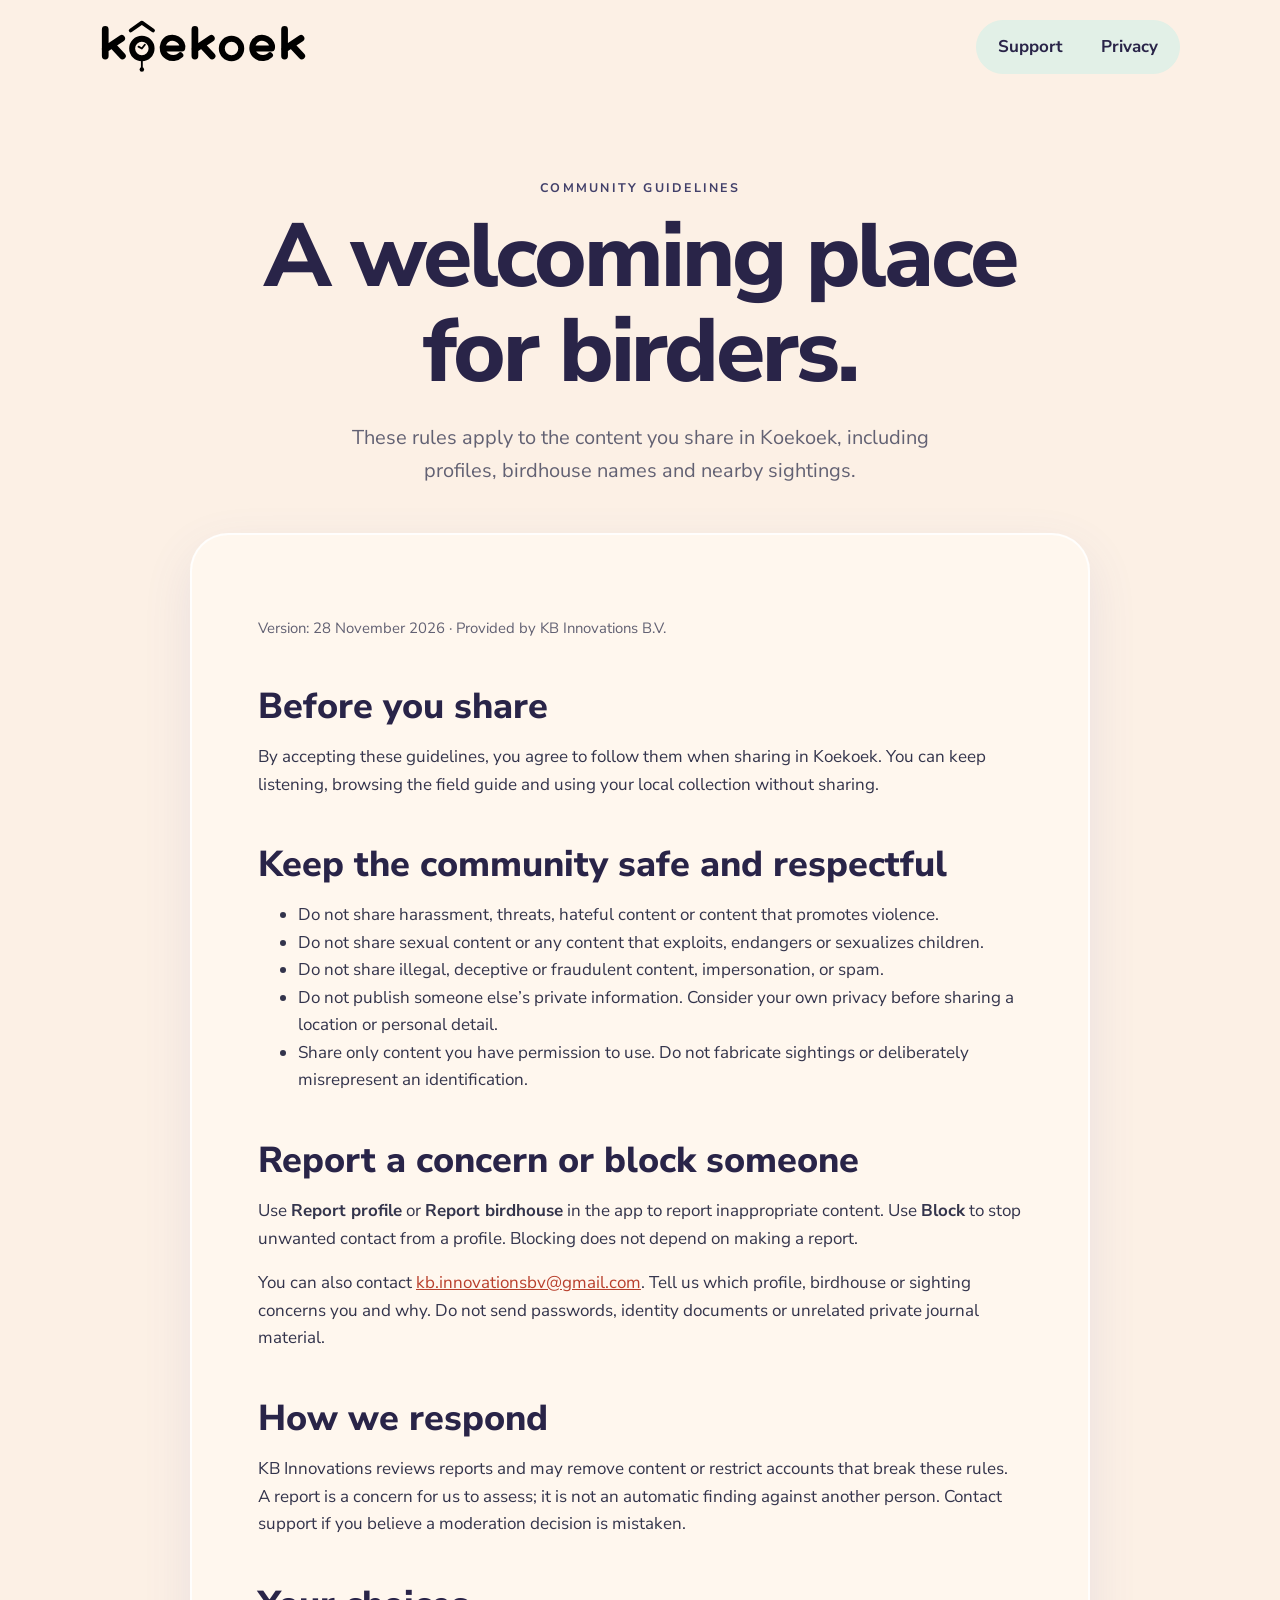
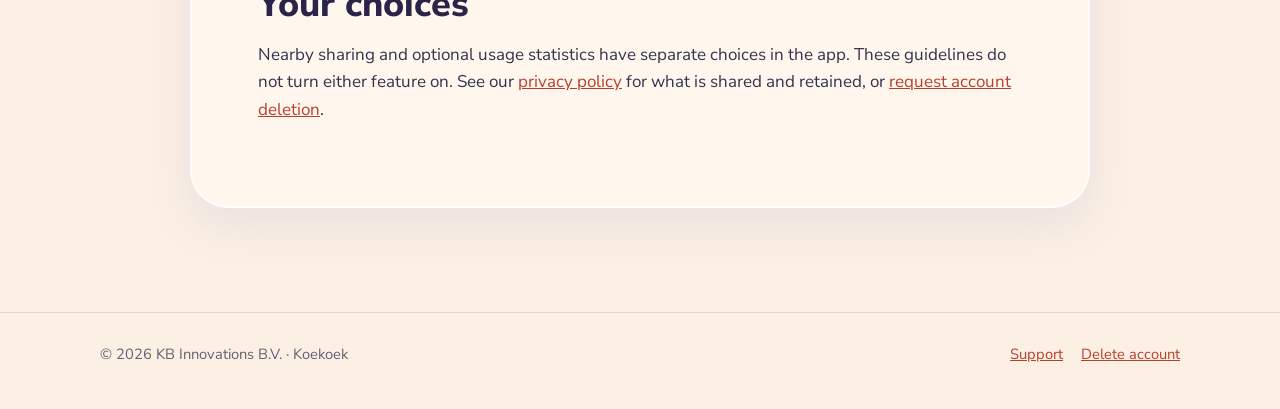
==== community/index.html @ 9fea4551 "Update Koekoek website" ====
<!doctype html>
<html lang="en">
<head>
  <meta charset="utf-8">
  <meta name="viewport" content="width=device-width, initial-scale=1">
  <meta name="description" content="Community guidelines for sharing profiles, birdhouse names and nearby sightings in Koekoek.">
  <title>Koekoek Community Guidelines</title>
  <link rel="canonical" href="https://koekoekapp.com/community/">
  <link rel="icon" href="../assets/app-icon.png">
  <link rel="stylesheet" href="../styles.css">
</head>
<body>
  <header class="site-header site-shell">
    <a class="wordmark" href="../?lang=en"><img src="../assets/koekoek-wordmark.svg" width="554" height="144" alt="Koekoek"></a>
    <nav class="site-nav" aria-label="Main navigation"><a href="../support/?lang=en">Support</a><a href="../privacy/?lang=en">Privacy</a></nav>
  </header>
  <main class="site-shell">
    <header class="page-hero"><p class="eyebrow">Community guidelines</p><h1>A welcoming place for birders.</h1><p class="lead">These rules apply to the content you share in Koekoek, including profiles, birdhouse names and nearby sightings.</p></header>
    <article class="content-card">
      <p class="meta">Version: 28 November 2026 · Provided by KB Innovations B.V.</p>
      <h2>Before you share</h2>
      <p>By accepting these guidelines, you agree to follow them when sharing in Koekoek. You can keep listening, browsing the field guide and using your local collection without sharing.</p>
      <h2>Keep the community safe and respectful</h2>
      <ul>
        <li>Do not share harassment, threats, hateful content or content that promotes violence.</li>
        <li>Do not share sexual content or any content that exploits, endangers or sexualizes children.</li>
        <li>Do not share illegal, deceptive or fraudulent content, impersonation, or spam.</li>
        <li>Do not publish someone else’s private information. Consider your own privacy before sharing a location or personal detail.</li>
        <li>Share only content you have permission to use. Do not fabricate sightings or deliberately misrepresent an identification.</li>
      </ul>
      <h2>Report a concern or block someone</h2>
      <p>Use <strong>Report profile</strong> or <strong>Report birdhouse</strong> in the app to report inappropriate content. Use <strong>Block</strong> to stop unwanted contact from a profile. Blocking does not depend on making a report.</p>
      <p>You can also contact <a href="mailto:kb.innovationsbv@gmail.com?subject=Koekoek%20community%20report">kb.innovationsbv@gmail.com</a>. Tell us which profile, birdhouse or sighting concerns you and why. Do not send passwords, identity documents or unrelated private journal material.</p>
      <h2>How we respond</h2>
      <p>KB Innovations reviews reports and may remove content or restrict accounts that break these rules. A report is a concern for us to assess; it is not an automatic finding against another person. Contact support if you believe a moderation decision is mistaken.</p>
      <h2>Your choices</h2>
      <p>Nearby sharing and optional usage statistics have separate choices in the app. These guidelines do not turn either feature on. See our <a href="../privacy/?lang=en">privacy policy</a> for what is shared and retained, or <a href="../delete-account/">request account deletion</a>.</p>
    </article>
  </main>
  <footer class="site-footer"><div class="site-shell footer-row"><div>© 2026 KB Innovations B.V. · Koekoek</div><div class="footer-links"><a href="../support/?lang=en">Support</a><a href="../delete-account/">Delete account</a></div></div></footer>
</body>
</html>
---- styles.css ----
@font-face {
  font-family: "Nunito Sans";
  src: url("assets/fonts/NunitoSans-ExtraBold.ttf") format("truetype");
  font-style: normal;
  font-weight: 800;
  font-display: swap;
}

@font-face {
  font-family: "Nunito Sans";
  src: url("assets/fonts/NunitoSans-Regular.ttf") format("truetype");
  font-style: normal;
  font-weight: 400;
  font-display: swap;
}

@font-face {
  font-family: "Nunito Sans";
  src: url("assets/fonts/NunitoSans-Bold.ttf") format("truetype");
  font-style: normal;
  font-weight: 700;
  font-display: swap;
}

:root {
  color-scheme: light;
  --ink: #292448;
  --muted: #626173;
  --indigo: #42406A;
  --coral: #FF806B;
  --coral-hover: #ff866c;
  --coral-dark: #b83f2c;
  --paper: #fff8ef;
  --canvas: #FCF0E5;
  --blush: #fde4d6;
  --sky: #dce7f0;
  --mint: #e2f0e7;
  --butter: #fff0c4;
  --border: #e8dad4;
  --shadow: 0 18px 50px rgba(81, 87, 174, 0.11);
}

* { box-sizing: border-box; }

html { scroll-behavior: smooth; }

body {
  min-height: 100vh;
  margin: 0;
  background-color: var(--canvas);
  color: var(--ink);
  font-family: "Nunito Sans", "Avenir Next", Avenir, system-ui, sans-serif;
  font-size: 17px;
  line-height: 1.62;
}

a { color: var(--coral-dark); }
a:hover { color: var(--indigo); }
a:focus-visible, button:focus-visible, summary:focus-visible {
  outline: 3px solid var(--indigo);
  outline-offset: 4px;
}

.site-shell {
  width: min(1080px, calc(100% - 40px));
  margin-inline: auto;
}

.site-header {
  display: flex;
  align-items: center;
  justify-content: space-between;
  gap: 24px;
  min-height: 94px;
  padding-block: 16px;
}

.wordmark,
h1,
h2,
h3 {
  font-family: "Nunito Sans", system-ui, sans-serif;
  font-weight: 800;
}

.wordmark {
  display: inline-flex;
  flex-shrink: 0;
  align-items: center;
  min-height: 44px;
  color: var(--ink);
  font-size: clamp(2rem, 4vw, 2.7rem);
  line-height: 1;
  text-decoration: none;
}

.wordmark img {
  display: block;
  width: 4.8em;
  height: auto;
}

.site-nav {
  display: flex;
  align-items: center;
  gap: 4px;
  padding: 4px;
  border: 1px solid rgba(255, 255, 255, 0.82);
  border-radius: 999px;
  background: rgba(255, 248, 239, 0.72);
  box-shadow: 0 8px 24px rgba(81, 87, 174, 0.06);
}

.site-nav a {
  min-height: 44px;
  display: inline-flex;
  align-items: center;
  padding: 8px 17px;
  border-radius: 999px;
  color: var(--ink);
  font-weight: 700;
  text-decoration: none;
}

.site-nav a:hover,
.site-nav a[aria-current="page"] {
  background: var(--paper);
  color: var(--coral-dark);
}

main { padding-bottom: 84px; }

.home-site,
.invitation-site { background: radial-gradient(ellipse at 0% 35%, #DCE7F080, transparent 42%), radial-gradient(ellipse at 100% 60%, #FFDCD380, transparent 42%), var(--canvas); }
.site-nav { background: var(--mint); border-color: var(--mint); box-shadow: none; }

.home-hero {
  display: grid;
  grid-template-columns: 1fr 1.1fr;
  align-items: center;
  gap: 16px;
  padding: clamp(36px, 6vw, 70px) 0 82px;
}
.home-hero h1 { font-size: clamp(2.8rem, 5.2vw, 4.5rem); line-height: 1.08; }
.home-hero .hero-intro { max-width: 430px; font-size: 1.125rem; margin: 24px 0 0; }
.home-hero .actions { justify-content: flex-start; align-items: center; }
.app-store-badge { display: inline-flex; flex-shrink: 0; padding: 12px; border-radius: 12px; }
.app-store-badge img { display: block; height: 48px; width: auto; }
.trademark-note { margin-top: 24px; font-size: .75rem; }
.home-illustration { display: block; width: 100%; height: auto; }
.home-site main { padding-bottom: 0; }
.home-site .site-nav { background: transparent; border: 0; }
.home-site .site-footer { margin-top: 0; }
.feature {
  display: grid;
  grid-template-columns: 1fr 1fr;
  align-items: center;
  gap: clamp(24px, 6vw, 80px);
  padding: 54px clamp(24px, 6vw, 72px);
  border-radius: 40px;
  margin-bottom: 36px;
  scroll-margin-top: 24px;
}
.feature-listen { background: #DCEBF4; }
.feature-species { background: #EEE6EF; }
.feature-map { background: var(--mint); }
.feature-copy { max-width: 400px; }
.feature-copy h2 { font-size: clamp(2rem, 3.8vw, 3rem); line-height: 1.12; letter-spacing: -.025em; }
.feature-copy p { margin: 22px 0 0; color: var(--muted); }
.feature-copy .feature-label { margin: 0 0 16px; color: var(--indigo); font-size: .85rem; font-weight: 800; }
.feature-copy .feature-detail { font-size: .95rem; }
.feature-visual { display: grid; place-items: center; position: relative; isolation: isolate; }
.feature-collection .feature-visual::before { content: ''; position: absolute; z-index: -1; width: 115%; max-width: 420px; aspect-ratio: 1; border-radius: 50%; background: var(--butter); }
.phone { width: min(246px, 100%); padding: 7px; border: 1px solid #757085; border-radius: 38px; background: #292448; box-shadow: 0 22px 36px -18px #29244860; }
.phone img { display: block; width: 100%; height: auto; border-radius: 31px; }
.phone-left { transform: rotate(-4deg); }
.phone-right { transform: rotate(4deg); }
.home-closing { max-width: 620px; margin: 80px auto 72px; text-align: center; }
.home-closing h2 { font-size: clamp(1.9rem, 4vw, 2.5rem); }
.home-closing p { color: var(--muted); margin: 22px auto; max-width: 470px; }
.home-closing a { font-weight: 700; }

.eyebrow {
  margin: 0 0 12px;
  color: var(--indigo);
  font-size: 0.78rem;
  font-weight: 700;
  letter-spacing: 0.18em;
  text-transform: uppercase;
}

h1,
h2,
h3 { margin: 0; line-height: 1.06; }

h1 {
  max-width: 920px;
  font-size: clamp(3.15rem, 8vw, 6.7rem);
  letter-spacing: -0.035em;
}

h2 { font-size: clamp(2rem, 4.5vw, 3.45rem); }
h3 { font-size: 1.45rem; }

.hero-intro,
.lead {
  max-width: 650px;
  margin: 22px auto 0;
  color: var(--muted);
  font-size: clamp(1.05rem, 2vw, 1.25rem);
}

.page-hero {
  max-width: 820px;
  margin-inline: auto;
  padding: clamp(44px, 7vw, 84px) 0 46px;
  text-align: center;
}

.page-hero h1 { font-size: clamp(3rem, 7vw, 5.8rem); }

.actions {
  display: flex;
  flex-wrap: wrap;
  justify-content: center;
  gap: 12px;
  margin-top: 30px;
}

.button {
  min-height: 56px;
  display: inline-flex;
  align-items: center;
  justify-content: center;
  padding: 12px 25px;
  border: 3px solid var(--paper);
  border-radius: 999px;
  background: var(--coral);
  color: var(--ink);
  font-weight: 700;
  text-decoration: none;
  box-shadow: 0 10px 25px rgba(184, 63, 44, 0.16);
}

.button:hover { background: var(--coral-hover); color: var(--ink); }

.invite-page { max-width: 760px; }
.invite-art { position: relative; isolation: isolate; width: min(450px, 100%); margin: 0 auto 26px; padding: 20px 0; }
.invite-art::before { content: ""; position: absolute; z-index: -1; inset: 4% 3%; background: #B9DFF7; border-radius: 46% 54% 43% 57% / 54% 46% 54% 46%; transform: rotate(-5deg); }
.invite-art::after { content: ""; position: absolute; z-index: -1; width: 72px; height: 72px; border-radius: 50%; background: #FFD978; top: 0; right: 12%; }
.invite-bird { display: block; width: min(390px, 90%); height: auto; margin: 0 auto 24px; }
.invite-art .invite-bird { margin-bottom: 0; }
.invite-page .page-hero { padding-top: 30px; }
.invite-page h1 { font-size: clamp(2.5rem, 7vw, 3.6rem); letter-spacing: -.025em; }
.invite-page .eyebrow { display: inline-block; letter-spacing: .06em; background: #FFF0C4; border-radius: 18px; padding: 8px 15px; }
.invite-page .button { border: 0; font: 800 1rem "Nunito Sans", sans-serif; padding: 15px 32px; box-shadow: none; cursor: pointer; }
.invite-help { margin: 28px 0; padding: 24px; border-radius: 24px; background: #E2F0E7; border: 1px solid #BFDCC9; text-align: left; }
.invite-help summary { cursor: pointer; font-weight: bold; padding-block: 8px; }
.invite-help code { overflow-wrap: anywhere; user-select: all; }
.invite-note { font-size: .94rem; }
[hidden] { display: none !important; }
.draft-contact { cursor: not-allowed; opacity: 0.72; pointer-events: none; }

.content-card {
  max-width: 900px;
  margin-inline: auto;
  padding: clamp(28px, 6vw, 66px);
  border: 2px solid rgba(255, 255, 255, 0.84);
  border-radius: 38px;
  background: rgba(255, 248, 239, 0.93);
  box-shadow: var(--shadow);
}

.content-card h2 {
  margin-top: 48px;
  font-size: clamp(1.7rem, 3vw, 2.25rem);
}

.content-card h2:first-child { margin-top: 0; }
.content-card p, .content-card li { color: #33344c; }
.content-card .meta { color: var(--muted); font-size: 0.93rem; }

.faq { display: grid; gap: 14px; margin-top: 28px; }
.faq details {
  padding: 20px 22px;
  border: 1px solid var(--border);
  border-radius: 20px;
  background: rgba(255, 255, 255, 0.65);
}
.faq details[open] { background: var(--blush); }
.faq summary { cursor: pointer; color: var(--ink); font-weight: 700; }
.faq details p { margin-bottom: 0; }

.site-footer {
  margin-top: 20px;
  padding: 30px 0 42px;
  border-top: 1px solid rgba(98, 97, 115, 0.18);
  color: var(--muted);
  font-size: 0.92rem;
}

.footer-row {
  display: flex;
  justify-content: space-between;
  align-items: flex-start;
  gap: 24px;
}
.footer-links { display: flex; flex-wrap: wrap; gap: 18px; }

@media (max-width: 760px) {
  body { background-attachment: scroll; }
  .site-shell { width: min(100% - 28px, 1080px); }
  .site-header { min-height: 82px; }
  .wordmark { font-size: 2.1rem; }
  .site-nav a { min-height: 42px; padding-inline: 13px; }
  .home-hero { grid-template-columns: 1fr; text-align: center; padding: 32px 0 40px; gap: 32px; }
  .home-hero h1 { font-size: clamp(2.5rem, 9.5vw, 4rem); }
  .home-hero .hero-intro { margin-inline: auto; }
  .home-hero .actions { justify-content: center; }
  .home-illustration { width: min(460px, 100%); margin: 0 auto; }
  .feature { grid-template-columns: 1fr; padding: 36px 26px 40px; gap: 32px; border-radius: 30px; margin-bottom: 20px; }
  .feature-copy { grid-row: 1; max-width: 430px; margin: auto; text-align: center; }
  .feature-visual { grid-row: 2; }
  .phone { width: 220px; }
  .feature-collection .feature-visual::before { width: 290px; max-width: 105%; }
  .home-closing { margin: 56px auto; padding-inline: 12px; }

  h1 { font-size: clamp(3rem, 15vw, 4.9rem); }
  .page-hero h1 { font-size: clamp(2.8rem, 13vw, 4.4rem); }
  .content-card { border-radius: 30px; }
  .footer-row { display: grid; }
}

@media (max-width: 440px) {
  body { font-size: 16px; }
  .site-header { align-items: flex-start; }
  .site-nav { margin-top: -2px; }
  .site-nav a { padding-inline: 11px; }
  .site-header { gap: 10px; }
  .wordmark { font-size: 1.75rem; }
  .site-nav a { padding-inline: 9px; }
}

@media (prefers-reduced-motion: reduce) {
  html { scroll-behavior: auto; }
}

.feature-house { background: var(--blush); margin-top: 36px; }
.house-art { display: block; width: 100%; height: auto; }
.site-nav a[hreflang] { font-size: .85rem; }
@media(max-width: 440px) { .site-nav a { padding-inline: 7px; font-size: .875rem; } .site-nav { gap: 0; padding: 2px; } .wordmark { font-size: 1.65rem; } .feature-house .house-art { grid-row: 2; } }

@media (max-width: 440px) {
  .wordmark img { width: 4.3em; }
}
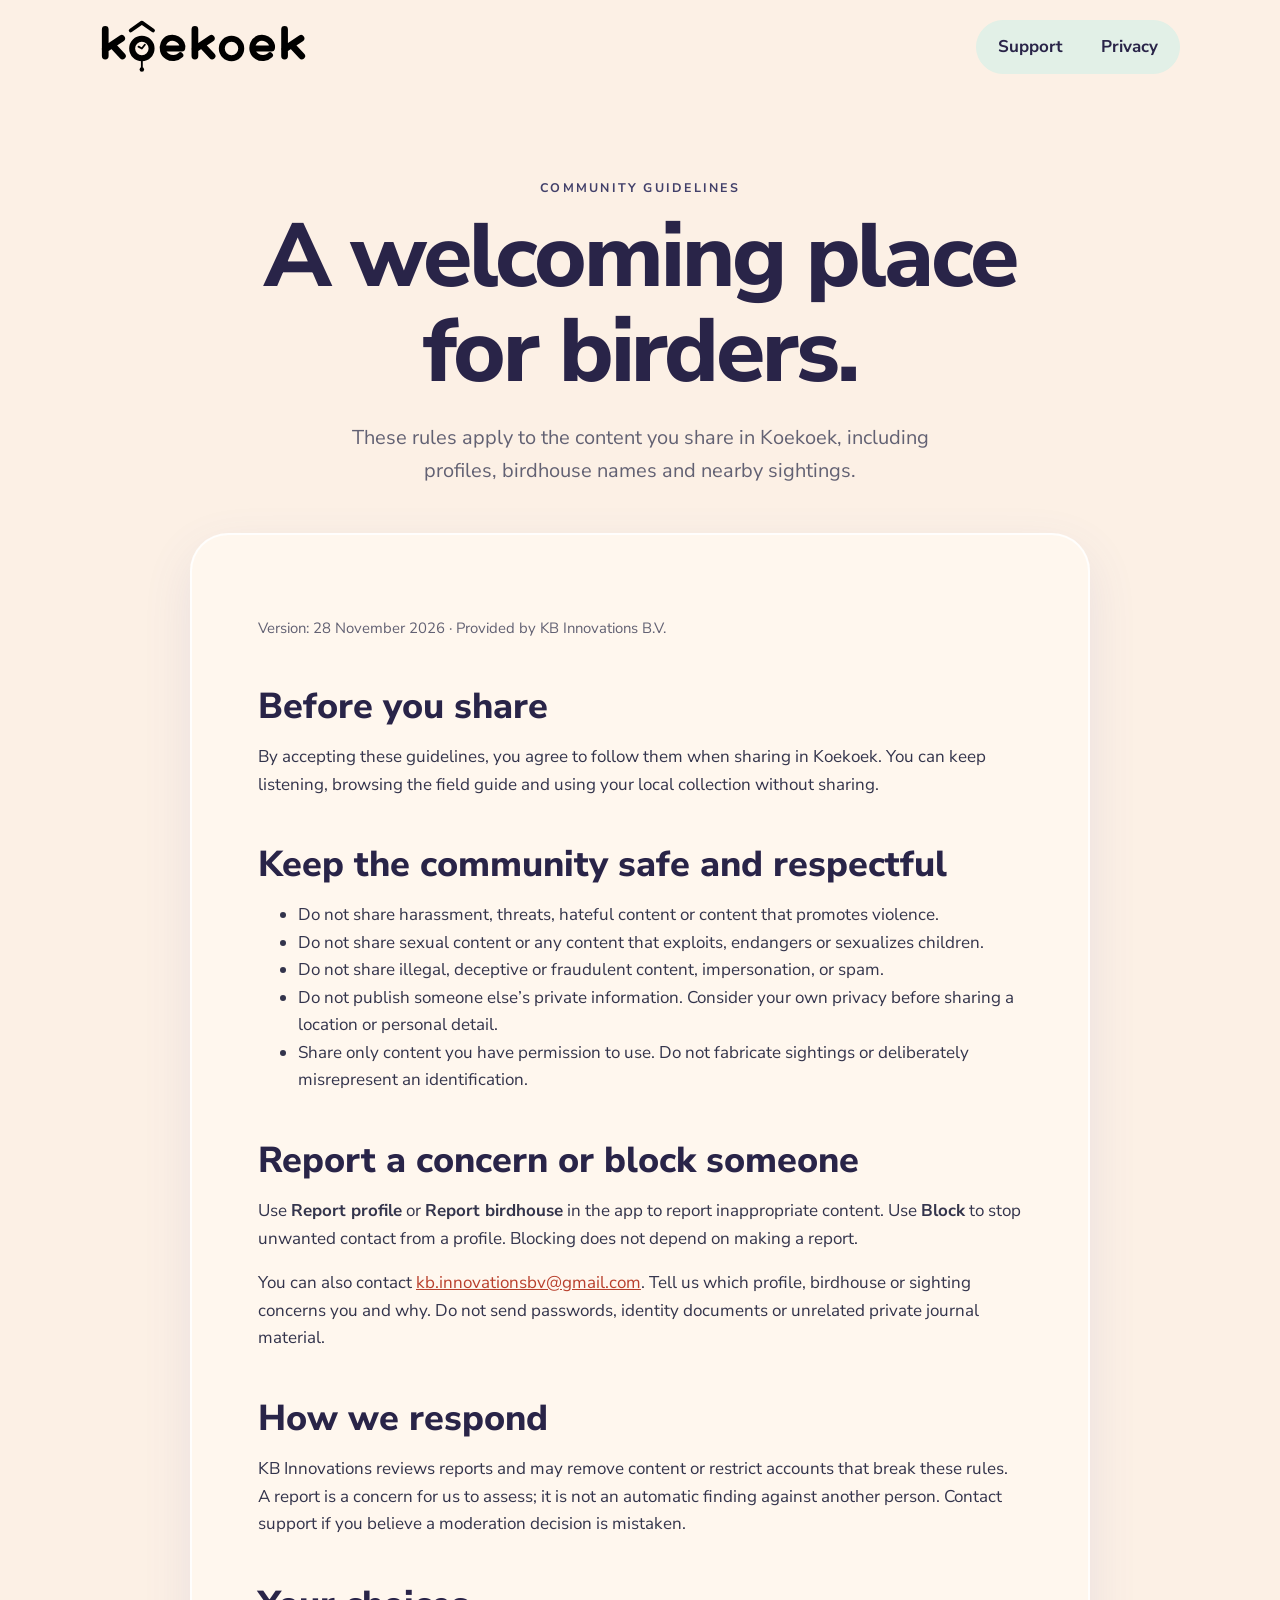
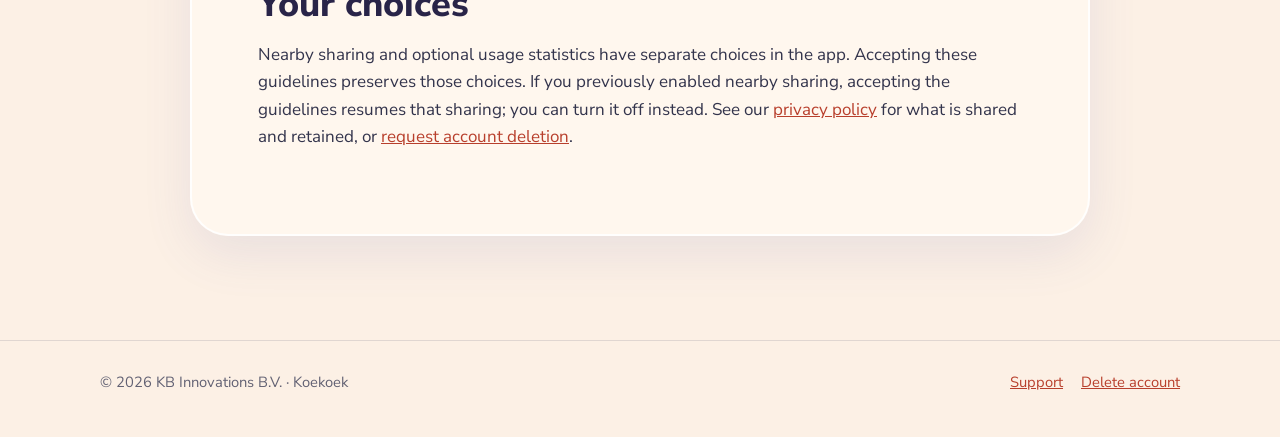
==== commit f9d5cb99: "Update Koekoek website" ====
--- a/community/index.html
+++ b/community/index.html
@@ -34,7 +34,7 @@
       <h2>How we respond</h2>
       <p>KB Innovations reviews reports and may remove content or restrict accounts that break these rules. A report is a concern for us to assess; it is not an automatic finding against another person. Contact support if you believe a moderation decision is mistaken.</p>
       <h2>Your choices</h2>
-      <p>Nearby sharing and optional usage statistics have separate choices in the app. These guidelines do not turn either feature on. See our <a href="../privacy/?lang=en">privacy policy</a> for what is shared and retained, or <a href="../delete-account/">request account deletion</a>.</p>
+      <p>Nearby sharing and optional usage statistics have separate choices in the app. Accepting these guidelines preserves those choices. If you previously enabled nearby sharing, accepting the guidelines resumes that sharing; you can turn it off instead. See our <a href="../privacy/?lang=en">privacy policy</a> for what is shared and retained, or <a href="../delete-account/">request account deletion</a>.</p>
     </article>
   </main>
   <footer class="site-footer"><div class="site-shell footer-row"><div>© 2026 KB Innovations B.V. · Koekoek</div><div class="footer-links"><a href="../support/?lang=en">Support</a><a href="../delete-account/">Delete account</a></div></div></footer>
